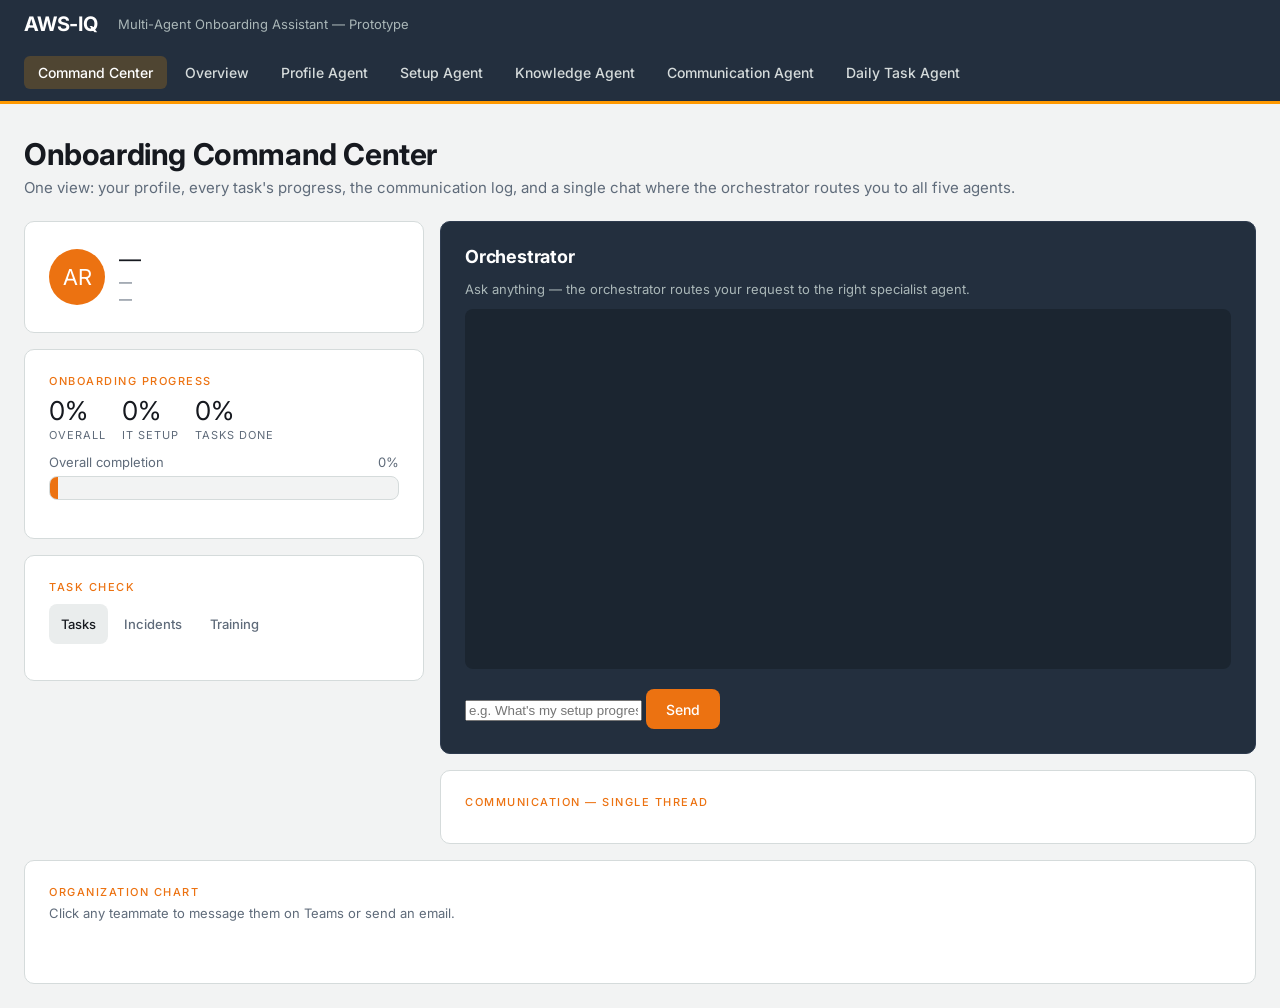
==== dashboard/command.html @ 0d879dcc "Add AWS-styled Command Center dashboard with org chart - New unified Command Center page (command.ht" ====
<!DOCTYPE html>
<html lang="en">
<head>
<meta charset="UTF-8" />
<title>AWS-IQ — Command Center</title>
<meta name="viewport" content="width=device-width, initial-scale=1.0" />
<link rel="preconnect" href="https://fonts.googleapis.com" />
<link href="https://fonts.googleapis.com/css2?family=Cormorant+Garamond:wght@400;500&family=Inter:wght@400;500&family=JetBrains+Mono&display=swap" rel="stylesheet" />
<link rel="stylesheet" href="styles.css" />
<style>
  /* ---- Command Center layout (page-specific) ---- */
  .cmd-layout {
    display: grid;
    grid-template-columns: 400px 1fr;
    gap: 16px;
    padding: 24px;
    align-items: start;
  }
  @media (max-width: 1000px) { .cmd-layout { grid-template-columns: 1fr; } }
  .cmd-col { display: flex; flex-direction: column; gap: 16px; }

  .profile-mini { display: flex; gap: 14px; align-items: center; }
  .avatar-initials {
    width: 56px; height: 56px; border-radius: 50%; flex-shrink: 0;
    background: var(--primary); color: var(--on-primary);
    display: flex; align-items: center; justify-content: center;
    font-family: var(--font-display); font-size: 22px;
  }
  .profile-mini h2 { margin: 0 0 2px; font-family: var(--font-display); font-weight: 400; font-size: 22px; letter-spacing: -.3px; }
  .profile-mini p { margin: 1px 0; color: var(--muted); font-size: 13px; }

  .section-label {
    color: var(--primary); font-size: 11px; font-weight: 500;
    text-transform: uppercase; letter-spacing: 1.5px; margin-bottom: 10px;
  }
  .progress-meta { display: flex; justify-content: space-between; font-size: 13px; color: var(--muted); margin-bottom: 6px; }

  /* orchestrator chat */
  .cmd-chat .chat-window { height: 360px; }
  .agent-tag {
    font-size: 10.5px; font-weight: 600; letter-spacing: 1px; text-transform: uppercase;
    margin-bottom: 5px; display: inline-flex; align-items: center; gap: 6px;
  }
  .agent-tag::before { content: ""; width: 7px; height: 7px; border-radius: 50%; background: currentColor; }
  .tag-profile { color: #ff9900; }
  .tag-setup { color: #2bb0ad; }
  .tag-knowledge { color: #6aa5e0; }
  .tag-communication { color: #f2c14e; }
  .tag-task { color: #ff8a8a; }

  .msg.route {
    background: transparent; color: var(--on-dark-soft); font-family: var(--font-code);
    font-size: 12px; padding: 2px 4px; max-width: 100%; margin-bottom: 6px;
  }
  .msg.route b { color: var(--accent-amber); font-weight: 500; }

  .suggest-row { display: flex; gap: 8px; flex-wrap: wrap; margin-bottom: 10px; }
  .suggest {
    background: var(--surface-dark-soft); border: 1px solid var(--surface-dark-elevated);
    color: var(--on-dark-soft); border-radius: 9999px; padding: 6px 12px;
    font-size: 12px; font-family: var(--font-body); cursor: pointer;
  }
  .suggest:hover { color: var(--on-dark); border-color: var(--on-dark-soft); }

  /* communication single thread */
  .comm-thread { display: flex; flex-direction: column; gap: 10px; max-height: 300px; overflow-y: auto; padding-right: 4px; }
  .comm-bubble {
    background: var(--canvas); border: 1px solid var(--hairline);
    border-radius: 10px; padding: 10px 12px; font-size: 13px;
  }
  .comm-bubble .top { display: flex; align-items: center; gap: 8px; margin-bottom: 3px; }
  .comm-bubble .chan {
    font-size: 10px; font-weight: 600; letter-spacing: 1px; text-transform: uppercase;
    color: var(--primary); background: var(--surface-cream-strong); padding: 2px 8px; border-radius: 9999px;
  }
  .comm-bubble .subj { font-weight: 500; color: var(--body-strong); }
  .comm-bubble .rcpt { color: var(--muted); font-size: 12px; margin-top: 2px; }
  .comm-bubble .time { color: var(--muted-soft); font-size: 11px; font-family: var(--font-code); margin-left: auto; }

  /* ---- organization chart (tree) ---- */
  .org-card { grid-column: 1 / -1; }
  .org-scroll { overflow-x: auto; padding: 8px 2px 4px; }
  .tree { display: inline-block; min-width: 100%; text-align: center; }
  .tree ul { padding-top: 22px; position: relative; display: flex; justify-content: center; margin: 0; list-style: none; }
  .tree > ul { padding-top: 0; }
  .tree li { position: relative; padding: 22px 12px 0; text-align: center; }
  .tree li::before, .tree li::after {
    content: ""; position: absolute; top: 0; right: 50%;
    border-top: 2px solid var(--hairline); width: 50%; height: 22px;
  }
  .tree li::after { right: auto; left: 50%; border-left: 2px solid var(--hairline); }
  .tree li:only-child::after, .tree li:only-child::before { display: none; }
  .tree li:only-child { padding-top: 0; }
  .tree li:first-child::before, .tree li:last-child::after { border: 0 none; }
  .tree li:last-child::before { border-right: 2px solid var(--hairline); border-radius: 0 6px 0 0; }
  .tree li:first-child::after { border-radius: 6px 0 0 0; }
  .tree ul ul::before {
    content: ""; position: absolute; top: 0; left: 50%;
    border-left: 2px solid var(--hairline); width: 0; height: 22px;
  }
  .node {
    display: inline-block; min-width: 156px; max-width: 200px; padding: 10px 14px;
    background: var(--surface-card); border: 1px solid var(--hairline);
    border-radius: 8px; cursor: pointer; text-align: center;
    transition: border-color .12s ease, box-shadow .12s ease;
  }
  .node:hover { border-color: var(--primary); box-shadow: 0 4px 12px rgba(35,47,62,.12); }
  .node .nm { font-weight: 600; color: var(--body-strong); font-size: 14px; }
  .node .rl { color: var(--muted); font-size: 12px; margin-top: 2px; }
  .node.lead { border-top: 3px solid var(--accent-amber); }
  .node.me { border-color: var(--primary); background: #fff7f0; }

  .tasks-tabs .tab { font-size: 13px; padding: 6px 12px; }
  .mini-summary { display: flex; gap: 16px; margin-bottom: 12px; }
  .mini-summary .stat-box { text-align: left; }
  .mini-summary .num { font-family: var(--font-display); font-size: 26px; color: var(--ink); line-height: 1; }
  .mini-summary .lbl { font-size: 11px; color: var(--muted); text-transform: uppercase; letter-spacing: 1px; margin-top: 4px; }
</style>
</head>
<body data-page="command">
<header class="topbar">
  <h1>AWS-IQ</h1>
  <span class="tagline">Multi-Agent Onboarding Assistant — Prototype</span>
</header>

<section class="page-header">
  <h2>Onboarding Command Center</h2>
  <p>One view: your profile, every task's progress, the communication log, and a single chat where the orchestrator routes you to all five agents.</p>
</section>

<main class="cmd-layout">
  <!-- LEFT: profile + progress + tasks -->
  <div class="cmd-col">
    <div class="card profile-mini">
      <div class="avatar-initials" id="cc-avatar">AR</div>
      <div>
        <h2 id="cc-name">—</h2>
        <p id="cc-title">—</p>
        <p id="cc-meta">—</p>
      </div>
    </div>

    <div class="card">
      <div class="section-label">Onboarding Progress</div>
      <div class="mini-summary">
        <div class="stat-box"><div class="num" id="cc-overall">0%</div><div class="lbl">Overall</div></div>
        <div class="stat-box"><div class="num" id="cc-setup-pct">0%</div><div class="lbl">IT Setup</div></div>
        <div class="stat-box"><div class="num" id="cc-tasks-pct">0%</div><div class="lbl">Tasks done</div></div>
      </div>
      <div class="progress-meta"><span>Overall completion</span><span id="cc-overall-2">0%</span></div>
      <div class="progress-track"><div class="progress-fill" id="cc-progress-fill" style="width:0%">0%</div></div>
      <div id="cc-setup-steps"></div>
    </div>

    <div class="card">
      <div class="section-label">Task Check</div>
      <div class="tabs tasks-tabs">
        <button class="tab active" data-tab="tasks">Tasks</button>
        <button class="tab" data-tab="incidents">Incidents</button>
        <button class="tab" data-tab="training">Training</button>
      </div>
      <ul class="task-list" id="cc-tasks-list"></ul>
      <ul class="task-list" id="cc-incidents-list" hidden></ul>
      <ul class="task-list" id="cc-training-list" hidden></ul>
    </div>
  </div>

  <!-- RIGHT: orchestrator chat + communication thread -->
  <div class="cmd-col">
    <div class="card chat-card cmd-chat">
      <h3>Orchestrator</h3>
      <p style="margin:-4px 0 12px;color:var(--on-dark-soft);font-size:13px;">
        Ask anything — the orchestrator routes your request to the right specialist agent.
      </p>
      <div class="chat-window" id="cc-chat-window"></div>
      <div class="suggest-row" id="cc-suggest"></div>
      <form id="cc-chat-form">
        <input id="cc-chat-input" placeholder="e.g. What's my setup progress? Who's my manager?" autocomplete="off" />
        <button type="submit">Send</button>
      </form>
    </div>

    <div class="card">
      <div class="section-label">Communication — single thread</div>
      <div class="comm-thread" id="cc-comm-thread"></div>
    </div>
  </div>

  <!-- FULL WIDTH: organization chart -->
  <div class="card org-card">
    <div class="section-label">Organization Chart</div>
    <p style="margin:-4px 0 6px;color:var(--muted);font-size:13px;">Click any teammate to message them on Teams or send an email.</p>
    <div class="org-scroll"><div class="tree" id="cc-orgtree"></div></div>
  </div>
</main>

<div id="cc-contact-popup" class="contact-popup" hidden></div>

<script src="data.js"></script>
<script src="nav.js"></script>
<script src="command.js"></script>
</body>
</html>
---- dashboard/styles.css ----
:root {
  /* AWS console palette — squid-ink navy + AWS orange */
  --primary: #ec7211;          /* AWS primary action orange */
  --primary-active: #eb5f07;   /* button hover */
  --primary-disabled: #fce3cf;
  --ink: #16191f;              /* darkest text */
  --body: #414750;
  --body-strong: #232f3e;      /* squid ink */
  --muted: #5f6b7a;
  --muted-soft: #879196;
  --hairline: #d5dbdb;
  --hairline-soft: #eaeded;
  --canvas: #f2f3f3;           /* console light-gray background */
  --surface-soft: #ffffff;
  --surface-card: #ffffff;     /* white panels */
  --surface-cream-strong: #eaeded;
  --surface-dark: #232f3e;     /* AWS squid ink (dark surfaces / top bar) */
  --surface-dark-elevated: #2e3b4e;
  --surface-dark-soft: #1b2530;
  --on-primary: #ffffff;
  --on-dark: #ffffff;
  --on-dark-soft: #aab7b8;
  --accent-teal: #2bb0ad;
  --accent-amber: #ff9900;     /* AWS accent orange */
  --success: #1d8102;          /* AWS green */
  --warning: #b25900;          /* AWS amber text */
  --error: #d13212;            /* AWS red */

  --font-display: "Amazon Ember", "Inter", "Segoe UI", system-ui, -apple-system, sans-serif;
  --font-body: "Inter", "Amazon Ember", -apple-system, "Segoe UI", system-ui, sans-serif;
  --font-code: "JetBrains Mono", ui-monospace, monospace;
}

* { box-sizing: border-box; }

body {
  margin: 0;
  background: var(--canvas);
  color: var(--ink);
  font-family: var(--font-body);
}

.topbar {
  display: flex;
  align-items: center;
  gap: 20px;
  padding: 12px 24px;
  min-height: 60px;
  background: var(--surface-dark);
  border-bottom: 3px solid var(--accent-amber);
  flex-wrap: wrap;
}
.topbar h1 {
  margin: 0;
  font-family: var(--font-display);
  font-weight: 700;
  font-size: 20px;
  letter-spacing: -0.2px;
  color: var(--on-dark);
}
.tagline { color: var(--on-dark-soft); font-size: 13px; margin-right: auto; font-weight: 400; }

.nav { display: flex; gap: 4px; flex-wrap: wrap; }
.nav a {
  color: #d5dbdb;
  text-decoration: none;
  font-size: 14px;
  font-weight: 500;
  padding: 8px 14px;
  border-radius: 6px;
}
.nav a:hover { color: #fff; background: rgba(255,255,255,.10); }
.nav a.active { color: #fff; background: rgba(255,153,0,.20); }

.page-header { padding: 32px 24px 0; }
.page-header h2 {
  margin: 0 0 6px;
  font-family: var(--font-display);
  font-weight: 700;
  font-size: 30px;
  letter-spacing: -0.4px;
  color: var(--ink);
}
.page-header p { margin: 0; color: var(--muted); font-size: 15px; }

.summary-grid {
  display: grid;
  grid-template-columns: repeat(5, 1fr);
  gap: 16px;
  padding: 24px;
}
@media (max-width: 1100px) { .summary-grid { grid-template-columns: repeat(2, 1fr); } }

.agent-card {
  background: var(--surface-card);
  border: 1px solid var(--hairline);
  border-radius: 10px;
  padding: 24px;
  text-decoration: none;
  color: var(--ink);
  display: block;
  transition: transform .12s ease, border-color .12s ease, box-shadow .12s ease;
}
.agent-card:hover { transform: translateY(-2px); border-color: var(--primary); box-shadow: 0 4px 14px rgba(35,47,62,.10); }
.agent-card .agent-label {
  color: var(--primary);
  font-size: 12px;
  font-weight: 500;
  text-transform: uppercase;
  letter-spacing: 1.5px;
}
.agent-card h3 { margin: 6px 0 4px; font-size: 16px; }
.agent-card p { margin: 0; color: var(--muted); font-size: 13px; }
.agent-card .stat {
  font-family: var(--font-display);
  font-size: 24px;
  font-weight: 700;
  letter-spacing: -0.3px;
  margin-top: 10px;
  color: var(--ink);
}

.grid {
  display: grid;
  grid-template-columns: repeat(3, 1fr);
  gap: 16px;
  padding: 24px;
}

@media (max-width: 1000px) {
  .grid { grid-template-columns: 1fr; }
}

.card {
  background: var(--surface-card);
  border: 1px solid var(--hairline);
  border-radius: 10px;
  padding: 24px;
}

.profile-card {
  grid-column: span 3;
  display: flex;
  gap: 16px;
  align-items: center;
}
.avatar { width: 64px; height: 64px; border-radius: 50%; }
.profile-card h2 {
  margin: 0 0 4px;
  font-family: var(--font-display);
  font-weight: 700;
  font-size: 22px;
  letter-spacing: -0.3px;
}
.profile-card p { margin: 2px 0; color: var(--muted); font-size: 14px; }

h3 {
  margin-top: 0;
  font-family: var(--font-display);
  font-weight: 700;
  font-size: 18px;
  letter-spacing: -0.2px;
  color: var(--ink);
}

.progress-track {
  background: var(--canvas);
  border: 1px solid var(--hairline);
  border-radius: 8px;
  height: 24px;
  overflow: hidden;
  margin-bottom: 14px;
}
.progress-fill {
  background: var(--primary);
  height: 100%;
  color: var(--on-primary);
  font-size: 12px;
  font-weight: 500;
  display: flex;
  align-items: center;
  justify-content: flex-end;
  padding-right: 8px;
  transition: width .4s ease;
}

.steps { list-style: none; margin: 0; padding: 0; font-size: 14px; }
.steps li { padding: 5px 0; color: var(--muted); }
.steps li::before { content: "○ "; }
.steps li.done { color: var(--success); }
.steps li.done::before { content: "✓ "; }
.steps li.active { color: var(--primary); font-weight: 500; }
.steps li.active::before { content: "● "; }

.orgchart { display: flex; flex-direction: column; gap: 8px; font-size: 14px; }
.org-node {
  background: var(--canvas);
  border: 1px solid var(--hairline);
  border-radius: 8px;
  padding: 10px 12px;
  cursor: pointer;
  transition: border-color .15s;
}
.org-node:hover { border-color: var(--primary); }
.org-node .role { color: var(--muted); font-size: 12px; }
.org-node.me { border-color: var(--primary); background: var(--surface-cream-strong); }

.contact-popup {
  position: absolute;
  background: var(--canvas);
  border: 1px solid var(--primary);
  border-radius: 10px;
  padding: 14px;
  font-size: 13px;
  box-shadow: 0 8px 24px rgba(20,20,19,.12);
  z-index: 10;
}
.contact-popup a { color: var(--primary); display: block; margin-top: 6px; text-decoration: none; font-weight: 500; }
.contact-popup a:hover { text-decoration: underline; }
.contact-popup button { margin-top: 10px; font-size: 12px; }

.tabs { display: flex; gap: 4px; margin-bottom: 12px; }
.tab {
  background: transparent;
  border: none;
  color: var(--muted);
  border-radius: 8px;
  padding: 8px 14px;
  font-size: 14px;
  font-weight: 500;
  cursor: pointer;
  font-family: var(--font-body);
}
.tab.active { color: var(--ink); background: var(--surface-cream-strong); }

.task-list { list-style: none; margin: 0; padding: 0; font-size: 14px; max-height: 220px; overflow-y: auto; }
.task-list li {
  display: flex;
  align-items: center;
  gap: 10px;
  padding: 8px 0;
  border-bottom: 1px solid var(--hairline-soft);
}
.task-list li:last-child { border-bottom: none; }
.task-list .badge {
  font-size: 11px;
  font-weight: 500;
  padding: 3px 10px;
  border-radius: 9999px;
  margin-left: auto;
}
.badge.High, .badge.Critical { background: #fde7e9; color: var(--error); }
.badge.Medium { background: #fff3e0; color: var(--warning); }
.badge.Low { background: #e9f5e9; color: var(--success); }
.task-list input[type="checkbox"] { accent-color: var(--primary); }
.task-list li.completed span.label { text-decoration: line-through; color: var(--muted); }

.chat-card { display: flex; flex-direction: column; background: var(--surface-dark); border-color: var(--surface-dark-elevated); color: var(--on-dark); }
.chat-card h3 { color: var(--on-dark); }
.chat-window {
  background: var(--surface-dark-soft);
  border-radius: 8px;
  height: 240px;
  overflow-y: auto;
  padding: 12px;
  margin-bottom: 10px;
  font-size: 14px;
}
.msg { margin-bottom: 10px; padding: 10px 12px; border-radius: 8px; max-width: 90%; }
.msg.bot { background: var(--surface-dark-elevated); color: var(--on-dark); }
.msg.user { background: var(--primary); color: var(--on-primary); margin-left: auto; }
.msg .citation { display: block; margin-top: 6px; font-size: 12px; color: var(--on-dark-soft); font-family: var(--font-code); }

#chat-form { display: flex; gap: 8px; }
#chat-input {
  flex: 1;
  background: var(--surface-dark-soft);
  border: 1px solid var(--surface-dark-elevated);
  border-radius: 8px;
  color: var(--on-dark);
  padding: 10px 14px;
  font-family: var(--font-body);
  height: 40px;
}
button {
  background: var(--primary);
  color: var(--on-primary);
  border: none;
  border-radius: 8px;
  padding: 12px 20px;
  height: 40px;
  font-weight: 500;
  font-size: 14px;
  font-family: var(--font-body);
  cursor: pointer;
}
button:hover { background: var(--primary-active); }

#faq-search {
  width: 100%;
  background: var(--canvas);
  border: 1px solid var(--hairline);
  border-radius: 8px;
  color: var(--ink);
  padding: 10px 14px;
  height: 40px;
  font-family: var(--font-body);
  margin-bottom: 12px;
}
.faq-item {
  border-bottom: 1px solid var(--hairline-soft);
  padding: 10px 0;
  font-size: 14px;
}
.faq-q { cursor: pointer; font-weight: 500; display: flex; justify-content: space-between; }
.faq-a { color: var(--muted); margin-top: 6px; display: none; }
.faq-item.open .faq-a { display: block; }
.faq-cat {
  color: var(--primary);
  font-size: 11px;
  font-weight: 500;
  text-transform: uppercase;
  letter-spacing: 1px;
  margin-right: 8px;
}

.comm-list { list-style: none; margin: 0; padding: 0; font-size: 14px; }
.comm-list li {
  display: flex;
  align-items: center;
  gap: 12px;
  padding: 12px 0;
  border-bottom: 1px solid var(--hairline-soft);
}
.comm-list li:last-child { border-bottom: none; }
.comm-list .channel {
  font-size: 11px;
  font-weight: 500;
  text-transform: uppercase;
  letter-spacing: 1px;
  color: var(--muted);
  width: 90px;
  flex-shrink: 0;
}
.comm-list .subject { flex: 1; }
.comm-list .recipient { color: var(--muted); font-size: 12px; }
.comm-status { font-size: 11px; font-weight: 500; padding: 3px 10px; border-radius: 9999px; margin-left: auto; }
.comm-status.Sent { background: #e9f5e9; color: var(--success); }
.comm-status.Failed { background: #fde7e9; color: var(--error); }
.comm-status.Retrying { background: #fff3e0; color: var(--warning); }

.wide-card { grid-column: span 3; }
@media (max-width: 1000px) { .wide-card { grid-column: span 1; } }

.chip-row { display: flex; gap: 8px; flex-wrap: wrap; margin-bottom: 14px; }
.chip {
  background: transparent;
  border: 1px solid var(--hairline);
  color: var(--muted);
  border-radius: 9999px;
  padding: 6px 14px;
  font-size: 13px;
  font-weight: 500;
  font-family: var(--font-body);
  cursor: pointer;
}
.chip.active { color: var(--on-primary); border-color: var(--primary); background: var(--primary); }

.step-detail {
  background: var(--canvas);
  border: 1px solid var(--hairline);
  border-radius: 10px;
  padding: 14px;
  margin-bottom: 10px;
  font-size: 14px;
}
.step-detail .step-name { font-weight: 500; }
.step-detail .step-meta { color: var(--muted); font-size: 12px; margin-top: 4px; }
.step-detail.done { border-color: var(--success); }
.step-detail.active { border-color: var(--primary); }
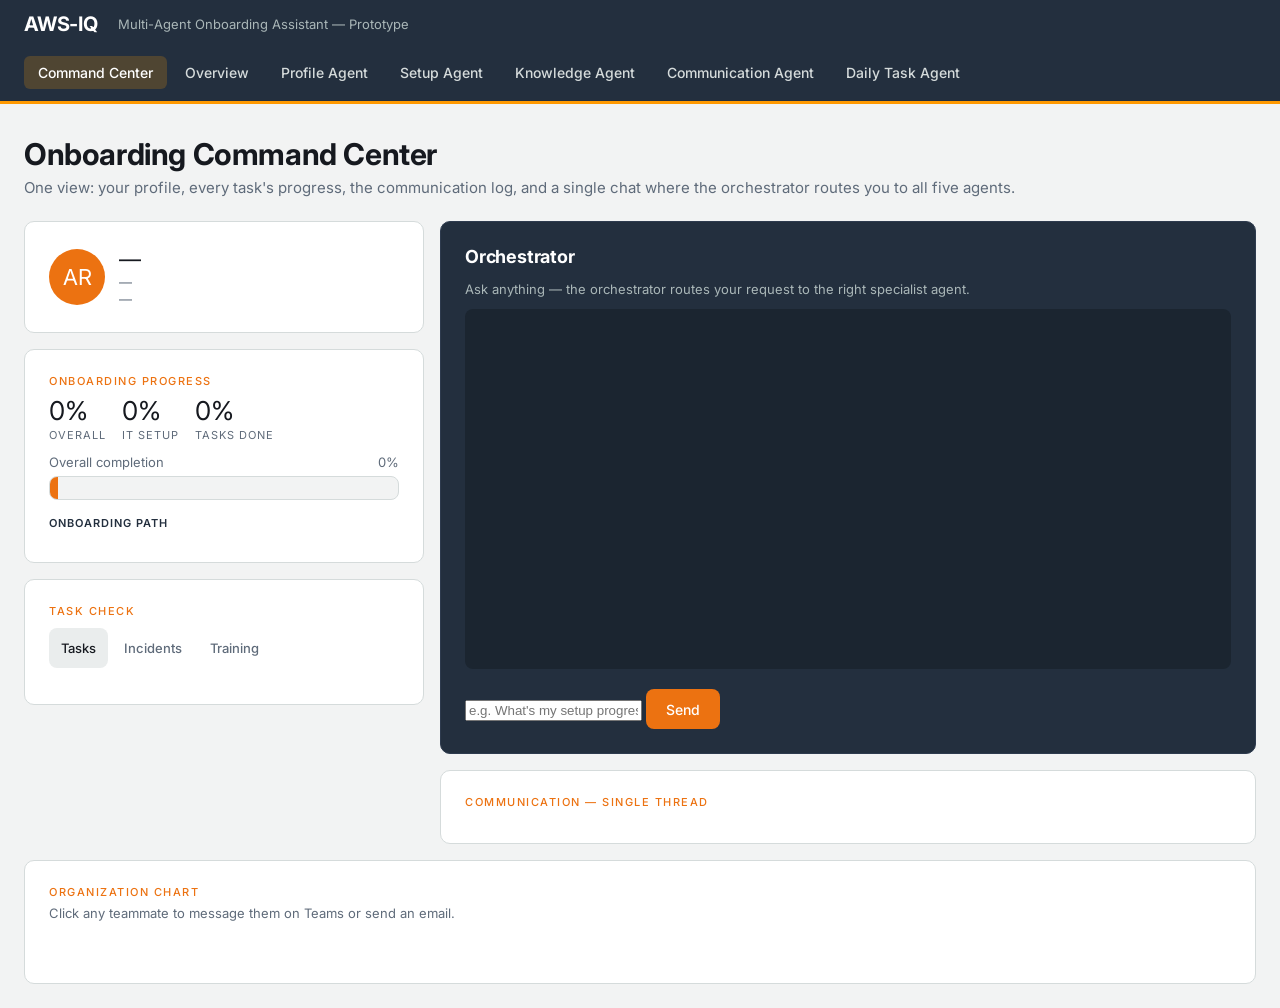
==== commit 38c2e530: "ammend the communication th read ammend the communication th read" ====
--- a/dashboard/command.html
+++ b/dashboard/command.html
@@ -62,20 +62,28 @@
   }
   .suggest:hover { color: var(--on-dark); border-color: var(--on-dark-soft); }
 
-  /* communication single thread */
-  .comm-thread { display: flex; flex-direction: column; gap: 10px; max-height: 300px; overflow-y: auto; padding-right: 4px; }
-  .comm-bubble {
-    background: var(--canvas); border: 1px solid var(--hairline);
-    border-radius: 10px; padding: 10px 12px; font-size: 13px;
-  }
-  .comm-bubble .top { display: flex; align-items: center; gap: 8px; margin-bottom: 3px; }
-  .comm-bubble .chan {
-    font-size: 10px; font-weight: 600; letter-spacing: 1px; text-transform: uppercase;
-    color: var(--primary); background: var(--surface-cream-strong); padding: 2px 8px; border-radius: 9999px;
-  }
-  .comm-bubble .subj { font-weight: 500; color: var(--body-strong); }
-  .comm-bubble .rcpt { color: var(--muted); font-size: 12px; margin-top: 2px; }
-  .comm-bubble .time { color: var(--muted-soft); font-size: 11px; font-family: var(--font-code); margin-left: auto; }
+  /* communication — channel-iconed activity feed */
+  .comm-thread { display: flex; flex-direction: column; max-height: 340px; overflow-y: auto; padding-right: 4px; }
+  .comm-item { display: flex; gap: 12px; position: relative; }
+  .comm-ico {
+    width: 34px; height: 34px; border-radius: 50%; flex-shrink: 0; z-index: 1;
+    display: flex; align-items: center; justify-content: center; font-size: 15px; line-height: 1;
+  }
+  .comm-ico.email { background: #e7f0fa; color: #0073bb; }
+  .comm-ico.teams { background: #ecedf6; color: #5b5fc7; }
+  .comm-ico.calendar { background: #fff3e0; color: #b25900; }
+  /* vertical thread connector between items */
+  .comm-item:not(:last-child)::before {
+    content: ""; position: absolute; left: 16px; top: 34px; bottom: -2px; width: 2px; background: var(--hairline-soft);
+  }
+  .comm-body { flex: 1; min-width: 0; padding-bottom: 16px; }
+  .comm-item:last-child .comm-body { padding-bottom: 0; }
+  .comm-row1 { display: flex; align-items: flex-start; gap: 8px; }
+  .comm-subj { font-weight: 600; color: var(--body-strong); font-size: 14px; flex: 1; line-height: 1.3; }
+  .comm-meta { color: var(--muted); font-size: 12px; margin-top: 3px; }
+  .comm-meta .chan { font-weight: 600; color: var(--body); }
+  .comm-time { color: var(--muted-soft); font-size: 11px; font-family: var(--font-code); margin-top: 3px; }
+  .comm-status { flex-shrink: 0; }
 
   /* ---- organization chart (tree) ---- */
   .org-card { grid-column: 1 / -1; }
@@ -109,6 +117,50 @@
   .node .rl { color: var(--muted); font-size: 12px; margin-top: 2px; }
   .node.lead { border-top: 3px solid var(--accent-amber); }
   .node.me { border-color: var(--primary); background: #fff7f0; }
+  /* contact popup pinned to viewport so it lands next to the clicked node */
+  #cc-contact-popup { position: fixed; z-index: 1000; max-width: 260px; }
+
+  /* ---- onboarding path (vertical timeline) ---- */
+  .path-head {
+    margin-top: 16px; margin-bottom: 4px; font-size: 11px; font-weight: 600;
+    color: var(--body-strong); text-transform: uppercase; letter-spacing: 1px;
+  }
+  .path-head span { color: var(--muted); font-weight: 500; }
+  .path { position: relative; margin-top: 8px; }
+  .path-item { position: relative; padding: 0 0 16px 36px; }
+  .path-item:last-child { padding-bottom: 0; }
+  /* the connecting line (the path) */
+  .path-item::before {
+    content: ""; position: absolute; left: 11px; top: 6px; bottom: -6px;
+    width: 2px; background: var(--hairline);
+  }
+  .path-item:last-child::before { display: none; }
+  .path-item.done::before { background: var(--success); }
+  /* the bubble dot */
+  .path-dot {
+    position: absolute; left: 0; top: 0; width: 24px; height: 24px; border-radius: 50%;
+    display: flex; align-items: center; justify-content: center; z-index: 1;
+    font-size: 13px; font-weight: 700; line-height: 1;
+    border: 2px solid var(--hairline); background: var(--surface-card); color: transparent;
+  }
+  .path-item.done .path-dot { background: var(--success); border-color: var(--success); color: #fff; }
+  .path-item.active .path-dot { border-color: var(--primary); background: var(--primary); color: #fff; }
+  /* pending = hollow bubble with a small inner dot */
+  .path-item.pending .path-dot::after {
+    content: ""; width: 7px; height: 7px; border-radius: 50%; background: var(--hairline);
+  }
+  .path-item.clickable { cursor: pointer; }
+  .path-item.clickable:hover .path-dot { border-color: var(--primary); }
+  .path-label { font-weight: 500; color: var(--body-strong); font-size: 14px; }
+  .path-item.done .path-label { color: var(--muted); }
+  .path-meta { color: var(--muted); font-size: 12px; margin-top: 2px; }
+  .path-tag {
+    font-size: 10px; font-weight: 600; letter-spacing: .5px; text-transform: uppercase;
+    padding: 1px 7px; border-radius: 9999px; margin-left: 6px; vertical-align: 1px;
+  }
+  .path-tag.setup { background: #e6f3f3; color: #0b6b69; }
+  .path-tag.task { background: #fff3e0; color: var(--warning); }
+  .path-tag.active { background: #fde9d6; color: var(--primary); }
 
   .tasks-tabs .tab { font-size: 13px; padding: 6px 12px; }
   .mini-summary { display: flex; gap: 16px; margin-bottom: 12px; }
@@ -149,7 +201,8 @@
       </div>
       <div class="progress-meta"><span>Overall completion</span><span id="cc-overall-2">0%</span></div>
       <div class="progress-track"><div class="progress-fill" id="cc-progress-fill" style="width:0%">0%</div></div>
-      <div id="cc-setup-steps"></div>
+      <div class="path-head">Onboarding Path <span id="cc-path-count"></span></div>
+      <div class="path" id="cc-path"></div>
     </div>
 
     <div class="card">
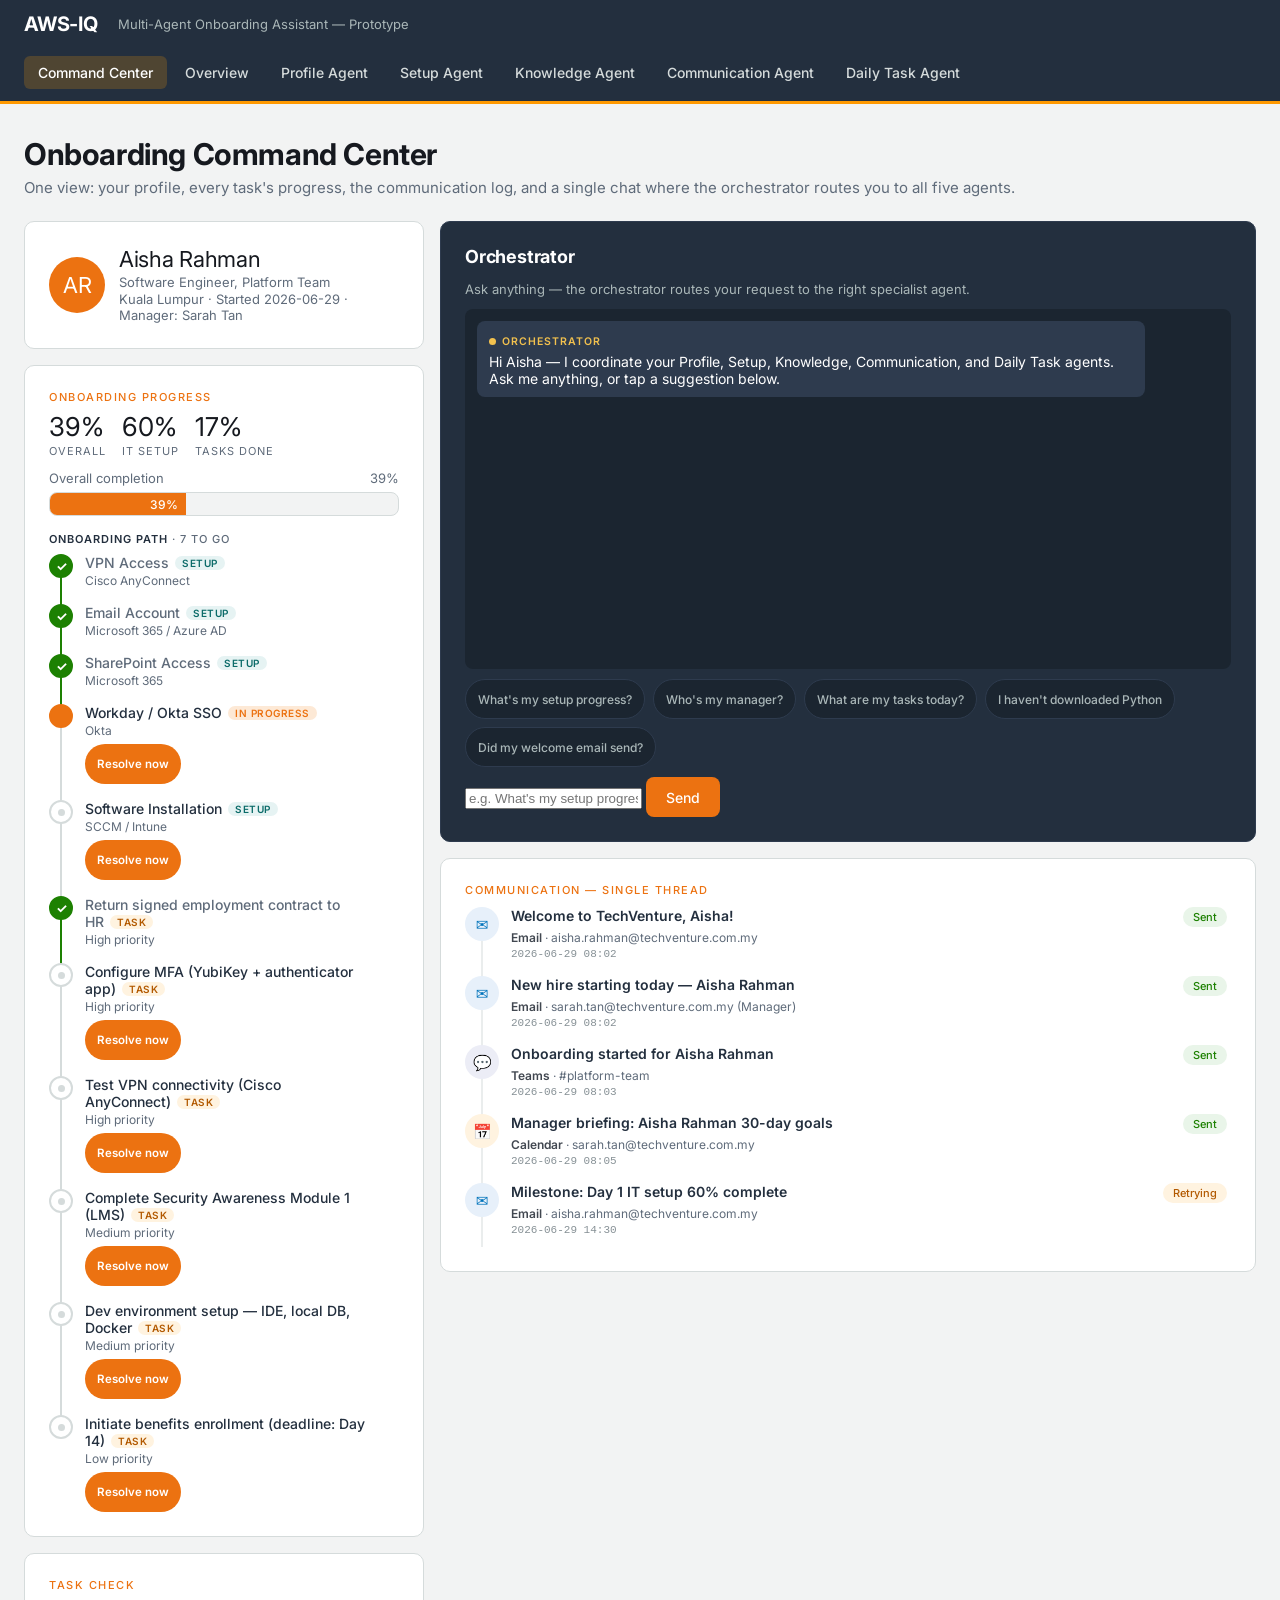
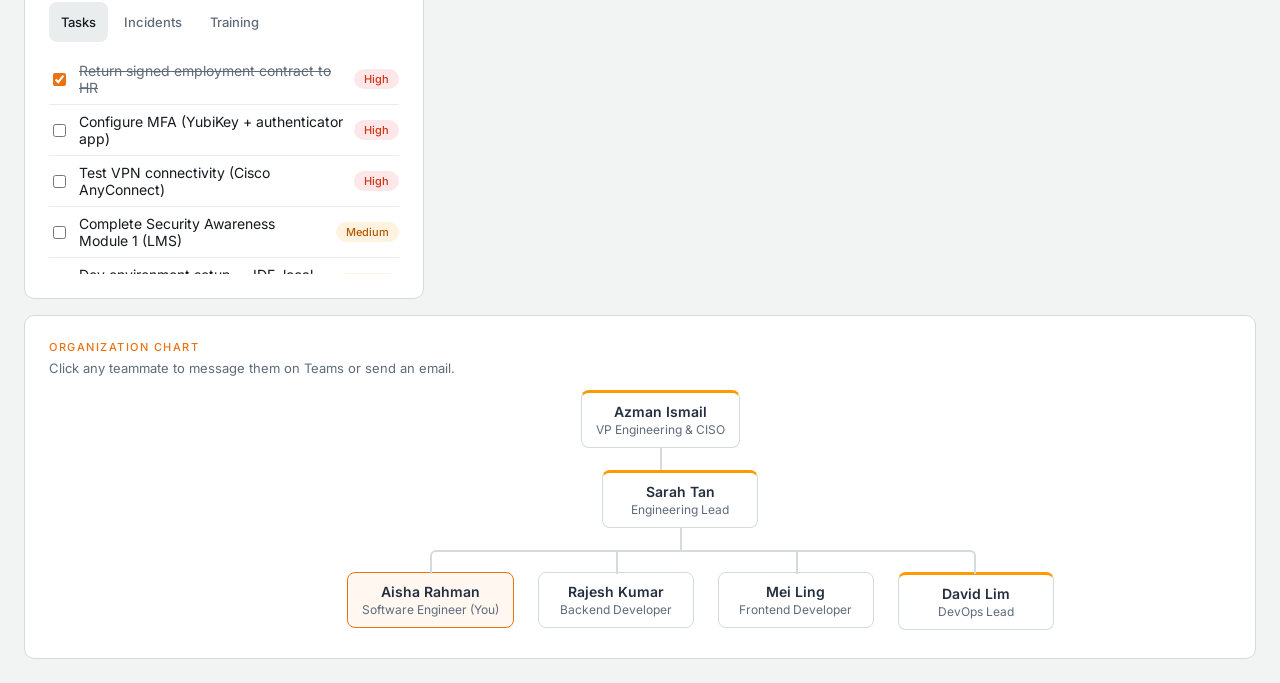
==== commit 921e3a27: "refine" ====
--- a/dashboard/command.html
+++ b/dashboard/command.html
@@ -62,6 +62,23 @@
   }
   .suggest:hover { color: var(--on-dark); border-color: var(--on-dark-soft); }
 
+  /* setup agent install simulation — fake terminal inside a chat bubble */
+  .term {
+    background: var(--surface-dark-soft);
+    border: 1px solid var(--surface-dark-elevated);
+    border-radius: 8px;
+    padding: 10px 12px;
+    margin-top: 8px;
+    font-family: var(--font-code);
+    font-size: 12px;
+    line-height: 1.7;
+    color: var(--on-dark-soft);
+  }
+  .term .line { opacity: 0; animation: term-in .25s ease forwards; }
+  .term .line.ok { color: var(--success); }
+  .term .line.done { color: var(--on-dark); font-weight: 500; }
+  @keyframes term-in { to { opacity: 1; } }
+
   /* communication — channel-iconed activity feed */
   .comm-thread { display: flex; flex-direction: column; max-height: 340px; overflow-y: auto; padding-right: 4px; }
   .comm-item { display: flex; gap: 12px; position: relative; }
@@ -161,6 +178,12 @@
   .path-tag.setup { background: #e6f3f3; color: #0b6b69; }
   .path-tag.task { background: #fff3e0; color: var(--warning); }
   .path-tag.active { background: #fde9d6; color: var(--primary); }
+  .resolve-btn {
+    margin-top: 6px; font-size: 11.5px; font-weight: 600; font-family: var(--font-body);
+    background: var(--primary); color: var(--on-primary); border: none;
+    border-radius: 9999px; padding: 4px 12px; cursor: pointer;
+  }
+  .resolve-btn:hover { opacity: .85; }
 
   .tasks-tabs .tab { font-size: 13px; padding: 6px 12px; }
   .mini-summary { display: flex; gap: 16px; margin-bottom: 12px; }
